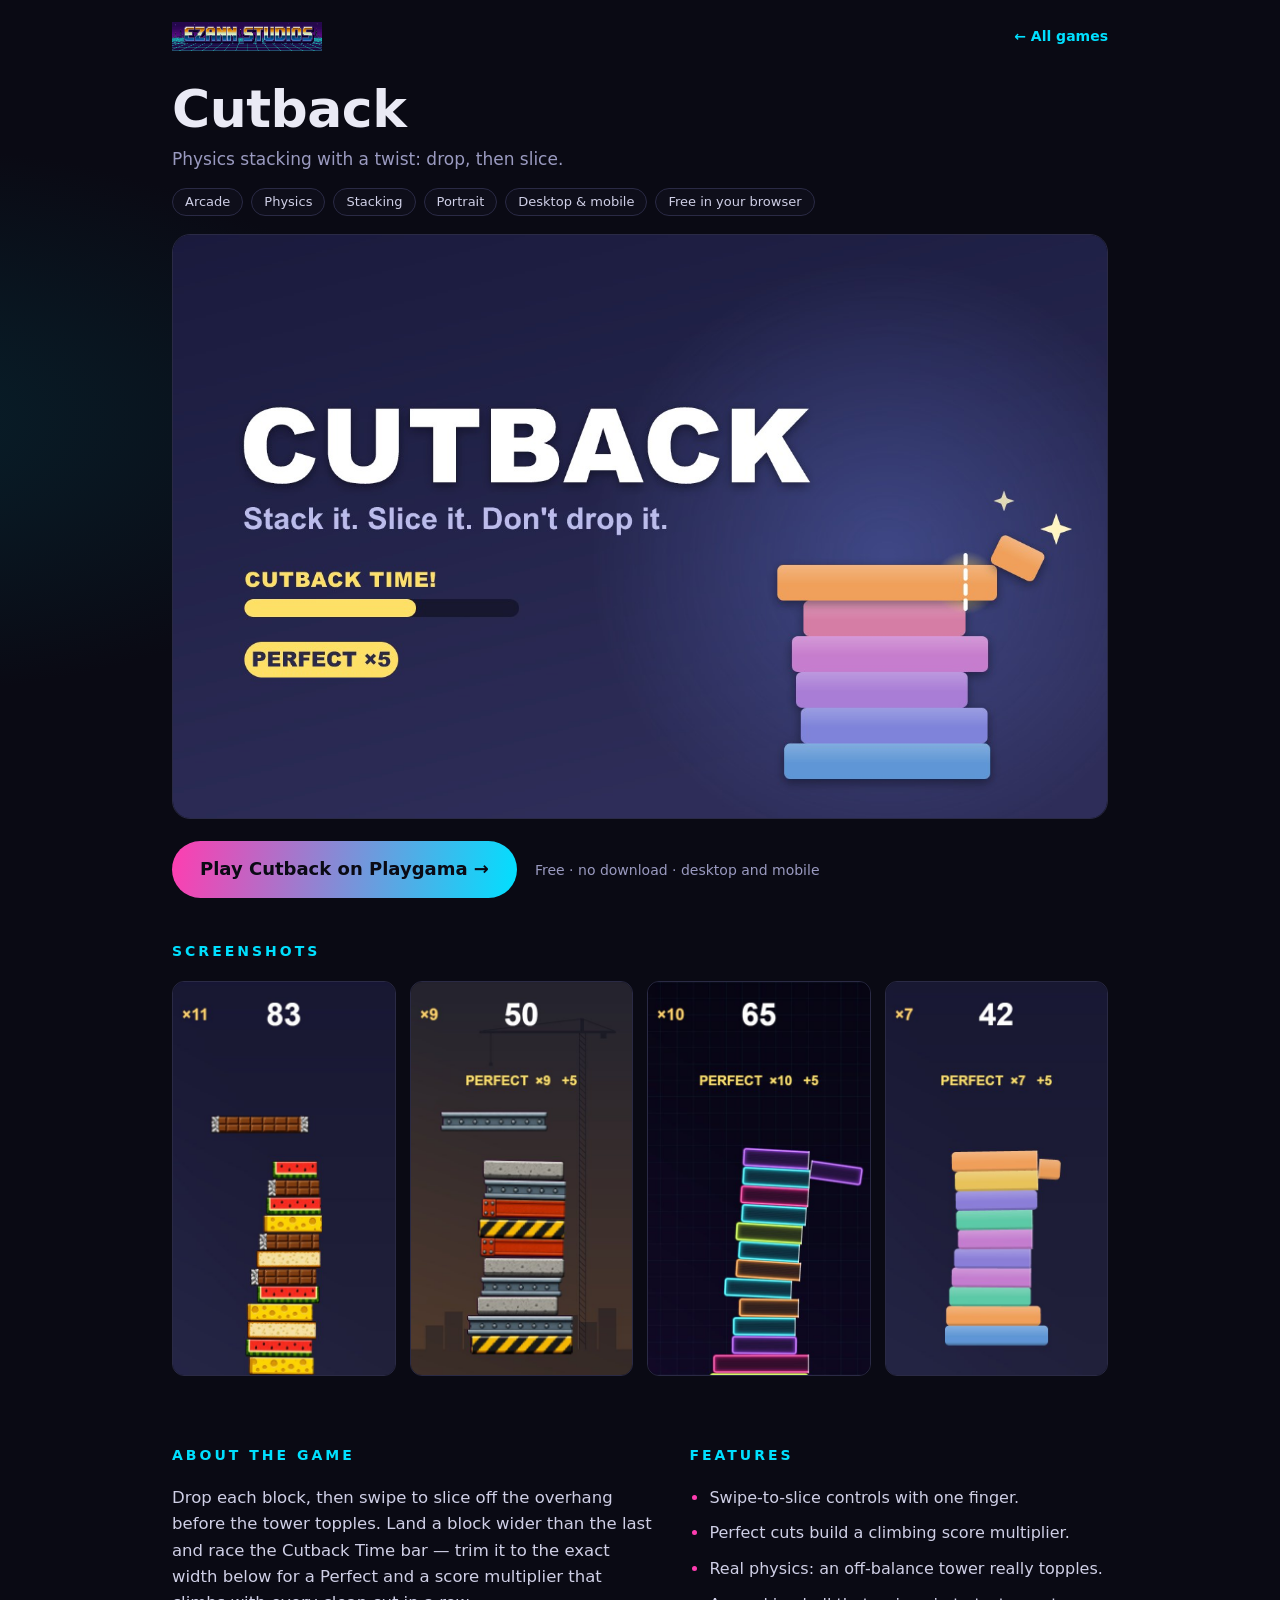
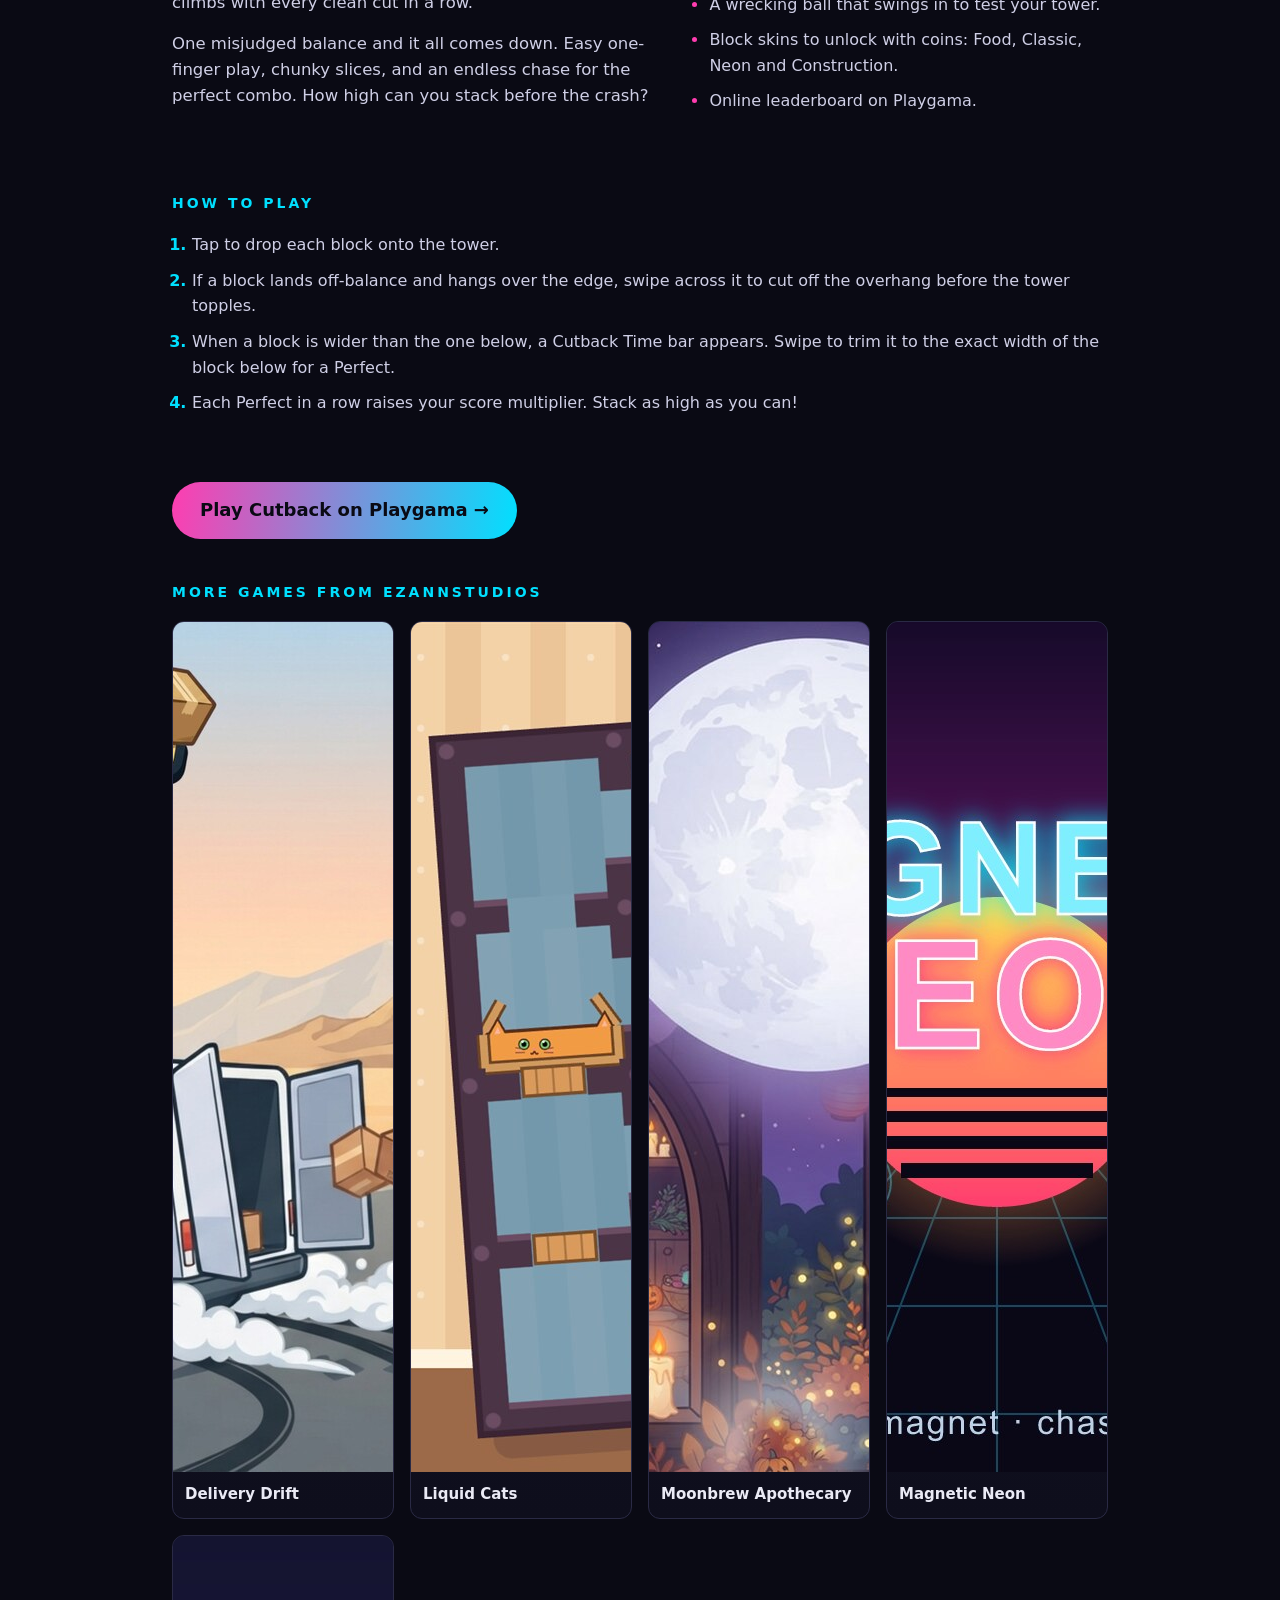
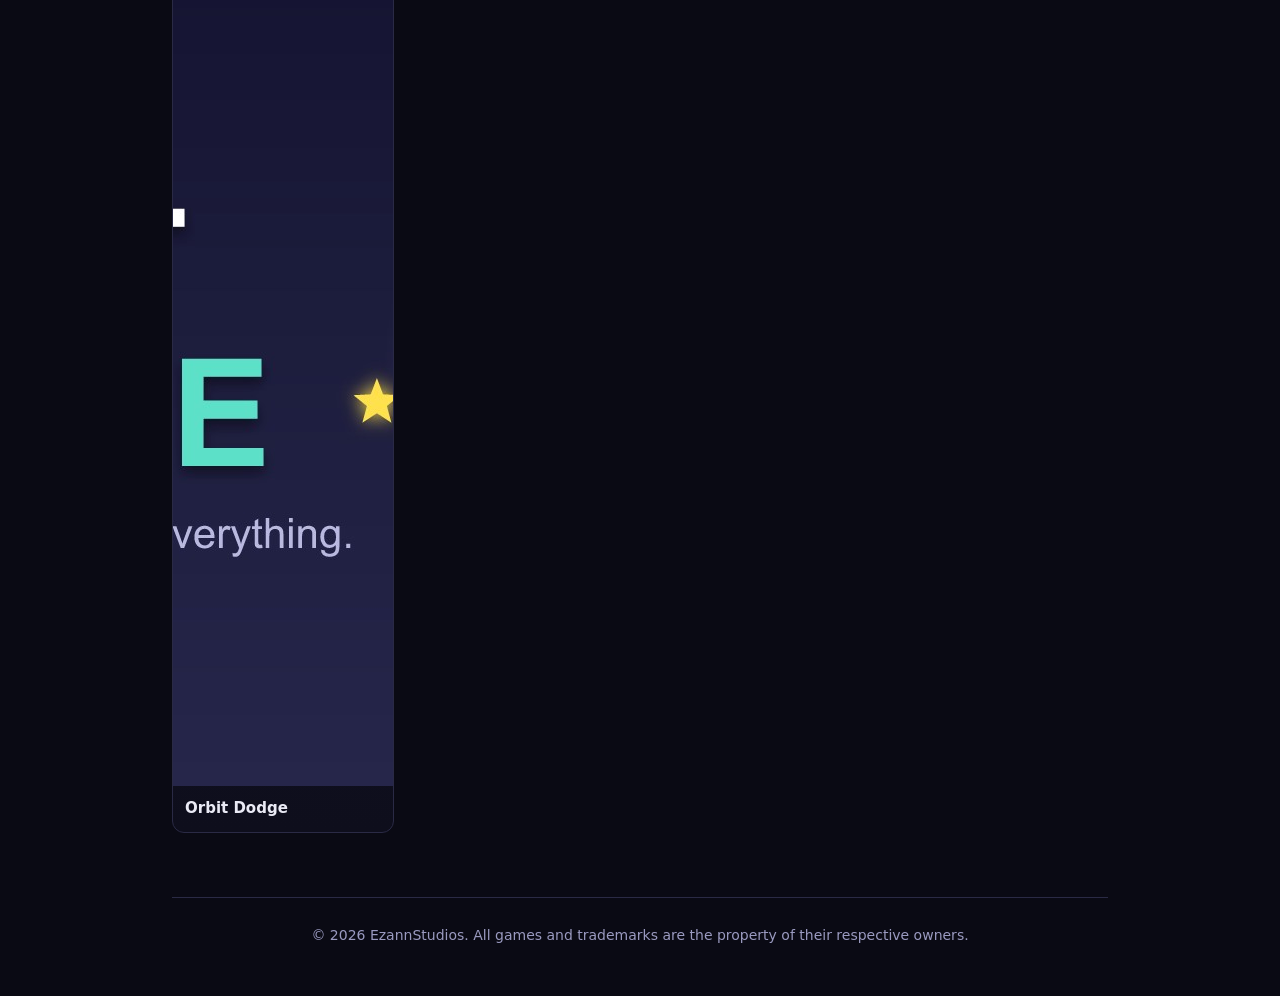
==== cutback/index.html @ f84aeff3 "Adding web pages for each game" ====
<!DOCTYPE html>
<html lang="en">
<head>
  <meta charset="UTF-8" />
  <meta name="viewport" content="width=device-width, initial-scale=1.0" />
  <title>Cutback — Free Physics Stacking Game</title>
  <meta name="description" content="Play Cutback free in your browser: a physics stacking game. Drop each block, swipe to slice off the overhang and chase perfect-cut combos." />
  <link rel="canonical" href="https://ezannstudios.github.io/web-games/cutback/" />
  <link rel="icon" href="data:image/svg+xml,%3Csvg xmlns='http://www.w3.org/2000/svg' viewBox='0 0 32 32'%3E%3Crect width='32' height='32' fill='%23000000'/%3E%3Ctext x='16' y='17' font-family='Arial,Helvetica,sans-serif' font-size='15' font-weight='bold' fill='%23ffffff' text-anchor='middle' dominant-baseline='central'%3EEZ%3C/text%3E%3C/svg%3E" />
  <meta property="og:type" content="website" />
  <meta property="og:site_name" content="EzannStudios" />
  <meta property="og:title" content="Cutback — Free Physics Stacking Game" />
  <meta property="og:description" content="Play Cutback free in your browser: a physics stacking game. Drop each block, swipe to slice off the overhang and chase perfect-cut combos." />
  <meta property="og:url" content="https://ezannstudios.github.io/web-games/cutback/" />
  <meta property="og:image" content="https://ezannstudios.github.io/web-games/assets/cutback.jpg" />
  <meta property="og:image:width" content="1360" />
  <meta property="og:image:height" content="850" />
  <meta property="og:image:alt" content="Cutback cover art" />
  <meta name="twitter:card" content="summary_large_image" />
  <meta name="twitter:title" content="Cutback — Free Physics Stacking Game" />
  <meta name="twitter:description" content="Play Cutback free in your browser: a physics stacking game. Drop each block, swipe to slice off the overhang and chase perfect-cut combos." />
  <meta name="twitter:image" content="https://ezannstudios.github.io/web-games/assets/cutback.jpg" />
  <link rel="stylesheet" href="../assets/site.css" />
  <script type="application/ld+json">{"@context": "https://schema.org", "@type": "VideoGame", "name": "Cutback", "url": "https://ezannstudios.github.io/web-games/cutback/", "description": "Play Cutback free in your browser: a physics stacking game. Drop each block, swipe to slice off the overhang and chase perfect-cut combos.", "image": "https://ezannstudios.github.io/web-games/assets/cutback.jpg", "genre": ["Arcade", "Physics", "Stacking"], "gamePlatform": ["Web browser", "Desktop", "Mobile"], "applicationCategory": "Game", "operatingSystem": "Any (web browser)", "playMode": "SinglePlayer", "isAccessibleForFree": true, "inLanguage": "en", "author": {"@type": "Organization", "name": "EzannStudios", "url": "https://ezannstudios.github.io/web-games/"}, "publisher": {"@type": "Organization", "name": "EzannStudios", "url": "https://ezannstudios.github.io/web-games/"}, "offers": {"@type": "Offer", "price": "0", "priceCurrency": "USD", "url": "https://playgama.com/game/cutback?clid=p_86062e56-72cf-4a58-b19b-1f9aac66ab14"}, "screenshot": ["https://ezannstudios.github.io/web-games/assets/shots/cutback-1.jpg", "https://ezannstudios.github.io/web-games/assets/shots/cutback-2.jpg", "https://ezannstudios.github.io/web-games/assets/shots/cutback-3.jpg", "https://ezannstudios.github.io/web-games/assets/shots/cutback-4.jpg"]}</script>
  <script type="application/ld+json">{"@context": "https://schema.org", "@type": "BreadcrumbList", "itemListElement": [{"@type": "ListItem", "position": 1, "name": "Games", "item": "https://ezannstudios.github.io/web-games/"}, {"@type": "ListItem", "position": 2, "name": "Cutback", "item": "https://ezannstudios.github.io/web-games/cutback/"}]}</script>
</head>
<body>
  <div class="wrap">
    <nav class="topbar" aria-label="Site">
      <a class="home-logo" href="../"><img src="../assets/logo.png" alt="EzannStudios home" width="900" height="240" /></a>
      <a class="back" href="../#games">← All games</a>
    </nav>

    <main>
      <header class="game-head">
        <h1>Cutback</h1>
        <p class="sub">Physics stacking with a twist: drop, then slice.</p>
        <ul class="chips"><li>Arcade</li><li>Physics</li><li>Stacking</li><li>Portrait</li><li>Desktop &amp; mobile</li><li>Free in your browser</li></ul>
      </header>

      <div class="hero"><img src="../assets/cutback.jpg" alt="Cutback cover art" width="1360" height="850" fetchpriority="high" /></div>

      <div class="cta">
        <a class="play big" href="https://playgama.com/game/cutback?clid=p_86062e56-72cf-4a58-b19b-1f9aac66ab14" target="_blank" rel="noopener">Play Cutback on Playgama →</a>
        <span class="note">Free · no download · desktop and mobile</span>
      </div>

      <section>
        <h2>Screenshots</h2>
        <div class="shots portrait">
          <a href="../assets/shots/cutback-1.jpg" target="_blank" rel="noopener"><img src="../assets/shots/cutback-1.jpg" alt="Cutback with the Food skin: a tower of bread, chocolate, melon and cheese blocks" width="450" height="800" loading="lazy" /></a>
          <a href="../assets/shots/cutback-2.jpg" target="_blank" rel="noopener"><img src="../assets/shots/cutback-2.jpg" alt="Cutback with the Construction skin: a Perfect cut on a steel and concrete tower" width="450" height="800" loading="lazy" /></a>
          <a href="../assets/shots/cutback-3.jpg" target="_blank" rel="noopener"><img src="../assets/shots/cutback-3.jpg" alt="Cutback with the Neon skin: a sliced-off piece falls from the tower" width="450" height="800" loading="lazy" /></a>
          <a href="../assets/shots/cutback-4.jpg" target="_blank" rel="noopener"><img src="../assets/shots/cutback-4.jpg" alt="Cutback with the Classic skin: a Perfect streak building the multiplier" width="450" height="800" loading="lazy" /></a>
        </div>
      </section>

      <div class="cols">
        <section class="prose">
          <h2>About the game</h2>
          <p>Drop each block, then swipe to slice off the overhang before the tower topples. Land a block wider than the last and race the Cutback Time bar — trim it to the exact width below for a Perfect and a score multiplier that climbs with every clean cut in a row.</p>
          <p>One misjudged balance and it all comes down. Easy one-finger play, chunky slices, and an endless chase for the perfect combo. How high can you stack before the crash?</p>
        </section>
        <section>
          <h2>Features</h2>
          <ul class="features">
            <li>Swipe-to-slice controls with one finger.</li>
            <li>Perfect cuts build a climbing score multiplier.</li>
            <li>Real physics: an off-balance tower really topples.</li>
            <li>A wrecking ball that swings in to test your tower.</li>
            <li>Block skins to unlock with coins: Food, Classic, Neon and Construction.</li>
            <li>Online leaderboard on Playgama.</li>
          </ul>
        </section>
      </div>

      <section>
        <h2>How to play</h2>
          <ol class="steps">
            <li>Tap to drop each block onto the tower.</li>
            <li>If a block lands off-balance and hangs over the edge, swipe across it to cut off the overhang before the tower topples.</li>
            <li>When a block is wider than the one below, a Cutback Time bar appears. Swipe to trim it to the exact width of the block below for a Perfect.</li>
            <li>Each Perfect in a row raises your score multiplier. Stack as high as you can!</li>
          </ol>
      </section>

      <div class="cta">
        <a class="play big" href="https://playgama.com/game/cutback?clid=p_86062e56-72cf-4a58-b19b-1f9aac66ab14" target="_blank" rel="noopener">Play Cutback on Playgama →</a>
      </div>

      <section>
        <h2>More games from EzannStudios</h2>
        <div class="more-games">
        <a class="mini" href="../delivery-drift/"><img src="../assets/delivery-drift.jpg" alt="Delivery Drift cover art" width="1360" height="850" loading="lazy" /><span>Delivery Drift</span></a>
        <a class="mini" href="../liquid-cats/"><img src="../assets/liquid-cats.jpg" alt="Liquid Cats cover art" width="1360" height="850" loading="lazy" /><span>Liquid Cats</span></a>
        <a class="mini" href="../moonbrew-apothecary/"><img src="../assets/moonbrew-apothecary.jpg" alt="Moonbrew Apothecary cover art" width="1360" height="850" loading="lazy" /><span>Moonbrew Apothecary</span></a>
        <a class="mini" href="../magnetic-neon/"><img src="../assets/magnetic-neon.jpg" alt="Magnetic Neon cover art" width="1360" height="850" loading="lazy" /><span>Magnetic Neon</span></a>
        <a class="mini" href="../orbit-dodge/"><img src="../assets/orbit-dodge.jpg" alt="Orbit Dodge cover art" width="1360" height="850" loading="lazy" /><span>Orbit Dodge</span></a>
        </div>
      </section>
    </main>

    <footer>
      &copy; <span id="year">2026</span> EzannStudios. All games and trademarks are the property of their respective owners.
    </footer>
  </div>

  <script>
    // Keep the footer year current (the only script on the page — no ads, no trackers).
    document.getElementById("year").textContent = new Date().getFullYear();
  </script>
</body>
</html>
---- assets/site.css ----
/* EzannStudios site: shared styles for the home page and every game page.
   Generated pages link this file; edit it directly. */
:root {
  --bg: #0a0a14;
  --line: #2a2a45;
  --text: #eaeaf5;
  --muted: #9a9ac0;
  --neon-a: #ff3db0;
  --neon-b: #00e0ff;
}
* { box-sizing: border-box; }
html { scroll-behavior: smooth; }
body {
  margin: 0;
  background:
    radial-gradient(1200px 600px at 80% -10%, #1b0f2e 0%, transparent 60%),
    radial-gradient(1000px 500px at -10% 10%, #08202b 0%, transparent 55%),
    var(--bg);
  color: var(--text);
  font-family: system-ui, -apple-system, "Segoe UI", Roboto, Helvetica, Arial, sans-serif;
  line-height: 1.6;
  -webkit-font-smoothing: antialiased;
}
.wrap { max-width: 980px; margin: 0 auto; padding: 0 22px; }
a { color: var(--neon-b); }

/* Home header */
header.home { padding: 70px 0 40px; text-align: center; }
header.home h1 { margin: 0; line-height: 0; }
.logo {
  display: block;
  margin: 0 auto;
  width: min(460px, 100%);
  height: auto;
  /* Fade all four edges into the page (horizontal + vertical gradients, intersected). */
  --logo-fade:
    linear-gradient(to right, transparent 0%, #000 16%, #000 84%, transparent 100%),
    linear-gradient(to bottom, transparent 0%, #000 16%, #000 84%, transparent 100%);
  -webkit-mask-image: var(--logo-fade);
  -webkit-mask-composite: source-in;
  mask-image: var(--logo-fade);
  mask-composite: intersect;
}
.tagline {
  margin: 12px auto 0;
  max-width: 620px;
  color: var(--muted);
  font-size: clamp(15px, 2.4vw, 18px);
}

/* Sections */
section { padding: 34px 0; }
h2 {
  font-size: 14px;
  letter-spacing: 3px;
  text-transform: uppercase;
  color: var(--neon-b);
  margin: 0 0 18px;
}
.about p { max-width: 720px; color: #cfcfe6; margin: 0; font-size: 17px; }

/* Games grid (home) */
.games {
  display: grid;
  grid-template-columns: repeat(auto-fit, minmax(min(380px, 100%), 1fr));
  gap: 20px;
}
.card {
  border: 1px solid var(--line);
  border-radius: 16px;
  overflow: hidden;
  background: linear-gradient(180deg, #16162a, #0e0e1c);
  display: flex;
  flex-direction: column;
  transition: transform .18s ease, border-color .18s ease, box-shadow .18s ease;
}
.card:hover {
  transform: translateY(-4px);
  border-color: #46466f;
  box-shadow: 0 14px 40px -18px var(--neon-a);
}
.thumb {
  display: block;
  width: 100%;
  aspect-ratio: 136 / 85; /* the 1360x850 cover art, uncropped */
  overflow: hidden;
  background: #0e0e1c;
  border-bottom: 1px solid var(--line);
}
.thumb img { width: 100%; height: 100%; object-fit: cover; display: block; }
.card-body { padding: 18px 18px 20px; flex: 1; display: flex; flex-direction: column; }
.card-body h3 { margin: 0 0 6px; font-size: 20px; }
.card-body h3 a { color: var(--text); text-decoration: none; }
.card-body h3 a:hover { color: var(--neon-b); }
.card-body p { margin: 0 0 18px; color: var(--muted); font-size: 15px; flex: 1; }
.actions { display: flex; flex-wrap: wrap; align-items: center; gap: 10px 16px; }
.more-link { font-size: 14px; font-weight: 600; text-decoration: none; }
.more-link:hover { text-decoration: underline; }
.play {
  display: inline-block;
  text-decoration: none;
  font-weight: 700;
  font-size: 14px;
  color: #0a0a14;
  background: linear-gradient(100deg, var(--neon-a), var(--neon-b));
  padding: 10px 18px;
  border-radius: 999px;
  transition: filter .15s ease;
}
.play:hover { filter: brightness(1.12); }
.play.big { font-size: 18px; padding: 14px 28px; }

/* Game page */
.topbar { display: flex; align-items: center; justify-content: space-between; gap: 16px; padding: 22px 0 6px; }
.topbar .home-logo img { display: block; width: 150px; height: auto; }
.topbar .back { font-size: 14px; font-weight: 600; text-decoration: none; }
.topbar .back:hover { text-decoration: underline; }
.game-head { padding: 24px 0 18px; }
.game-head h1 { margin: 0; font-size: clamp(32px, 6vw, 52px); line-height: 1.1; letter-spacing: -0.5px; }
.game-head .sub { margin: 8px 0 0; color: var(--muted); font-size: 17px; }
.chips { display: flex; flex-wrap: wrap; gap: 8px; margin: 14px 0 0; padding: 0; list-style: none; }
.chips li {
  font-size: 13px;
  color: #cfcfe6;
  border: 1px solid var(--line);
  background: #12122080;
  border-radius: 999px;
  padding: 3px 12px;
}
.hero {
  border: 1px solid var(--line);
  border-radius: 18px;
  overflow: hidden;
  aspect-ratio: 136 / 85;
  background: #0e0e1c;
}
.hero img { width: 100%; height: 100%; object-fit: cover; display: block; }
.cta { display: flex; flex-wrap: wrap; align-items: center; gap: 12px 18px; padding: 22px 0 8px; }
.cta .note { color: var(--muted); font-size: 14px; }
.cols { display: grid; grid-template-columns: 1.15fr 1fr; gap: 36px; }
@media (max-width: 760px) { .cols { grid-template-columns: 1fr; gap: 0; } }
.prose p { margin: 0 0 14px; color: #cfcfe6; font-size: 16.5px; }
.steps, .features { margin: 0; padding-left: 20px; color: #cfcfe6; }
.steps li, .features li { margin: 0 0 10px; }
.steps li::marker { color: var(--neon-b); font-weight: 700; }
.features li::marker { color: var(--neon-a); }
.keys { color: var(--muted); font-size: 15px; margin: 6px 0 0; }
.story {
  border-left: 3px solid var(--neon-a);
  padding: 4px 0 4px 18px;
  color: #cfcfe6;
  font-style: italic;
  max-width: 760px;
  margin: 0;
}
.shots { display: grid; gap: 14px; }
.shots.portrait { grid-template-columns: repeat(4, 1fr); }
.shots.landscape { grid-template-columns: repeat(2, 1fr); }
@media (max-width: 760px) {
  .shots.portrait { grid-template-columns: repeat(2, 1fr); }
  .shots.landscape { grid-template-columns: 1fr; }
}
.shots a {
  display: block;
  border: 1px solid var(--line);
  border-radius: 12px;
  overflow: hidden;
  background: #0e0e1c;
  transition: transform .18s ease, border-color .18s ease;
}
.shots a:hover { transform: translateY(-3px); border-color: #46466f; }
.shots img { display: block; width: 100%; height: auto; }
.more-games {
  display: grid;
  grid-template-columns: repeat(auto-fill, minmax(min(200px, 100%), 1fr));
  gap: 16px;
}
.mini {
  display: block;
  border: 1px solid var(--line);
  border-radius: 12px;
  overflow: hidden;
  text-decoration: none;
  color: var(--text);
  background: linear-gradient(180deg, #16162a, #0e0e1c);
  transition: transform .18s ease, border-color .18s ease;
}
.mini:hover { transform: translateY(-3px); border-color: #46466f; }
.mini img { display: block; width: 100%; aspect-ratio: 136 / 85; object-fit: cover; }
.mini span { display: block; padding: 10px 12px 12px; font-weight: 600; font-size: 15px; }

footer {
  border-top: 1px solid var(--line);
  margin-top: 30px;
  padding: 26px 0 50px;
  color: var(--muted);
  font-size: 14px;
  text-align: center;
}
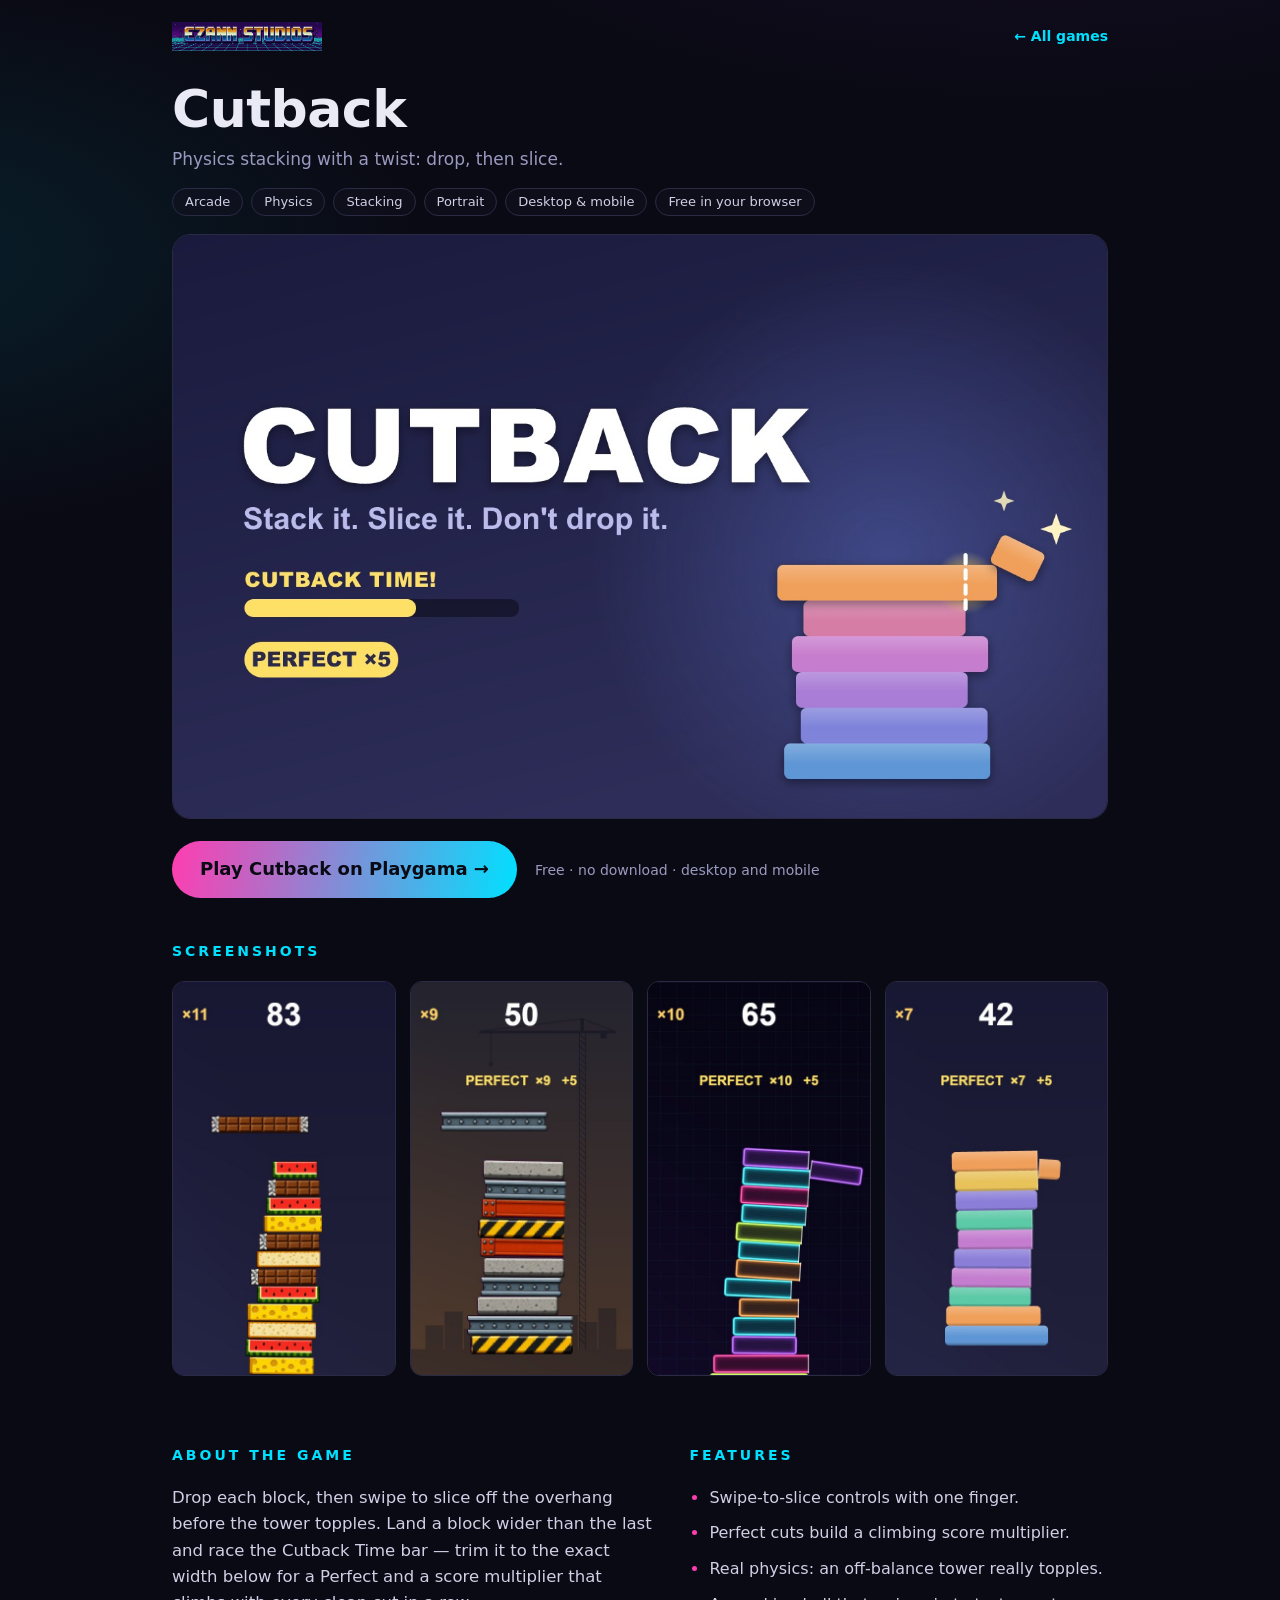
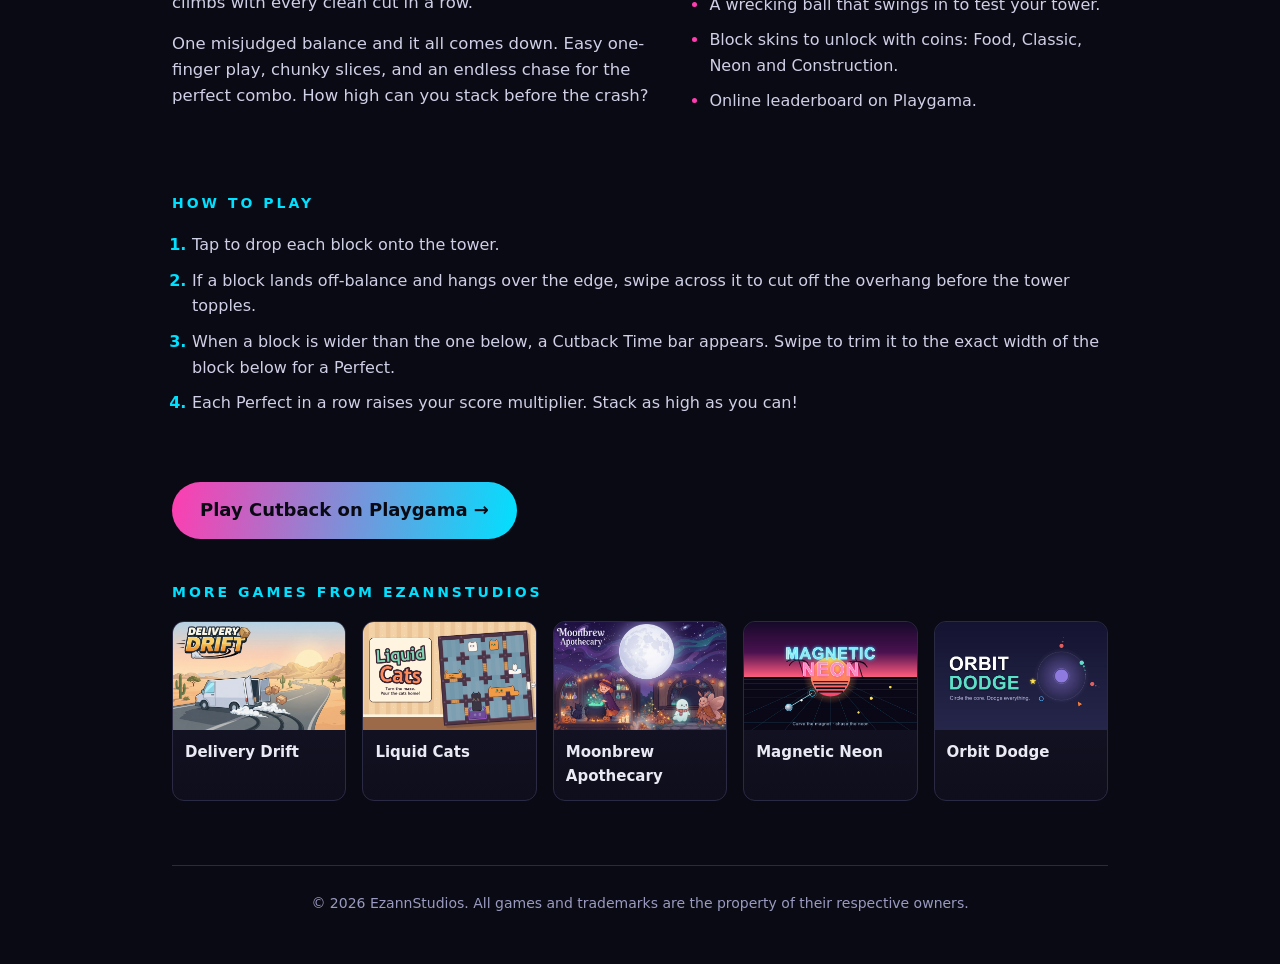
==== commit 6011c32b: "Restore guide card and share image, fix More games covers" ====
--- a/cutback/index.html
+++ b/cutback/index.html
@@ -21,7 +21,7 @@
   <meta name="twitter:description" content="Play Cutback free in your browser: a physics stacking game. Drop each block, swipe to slice off the overhang and chase perfect-cut combos." />
   <meta name="twitter:image" content="https://ezannstudios.github.io/web-games/assets/cutback.jpg" />
   <link rel="stylesheet" href="../assets/site.css" />
-  <script type="application/ld+json">{"@context": "https://schema.org", "@type": "VideoGame", "name": "Cutback", "url": "https://ezannstudios.github.io/web-games/cutback/", "description": "Play Cutback free in your browser: a physics stacking game. Drop each block, swipe to slice off the overhang and chase perfect-cut combos.", "image": "https://ezannstudios.github.io/web-games/assets/cutback.jpg", "genre": ["Arcade", "Physics", "Stacking"], "gamePlatform": ["Web browser", "Desktop", "Mobile"], "applicationCategory": "Game", "operatingSystem": "Any (web browser)", "playMode": "SinglePlayer", "isAccessibleForFree": true, "inLanguage": "en", "author": {"@type": "Organization", "name": "EzannStudios", "url": "https://ezannstudios.github.io/web-games/"}, "publisher": {"@type": "Organization", "name": "EzannStudios", "url": "https://ezannstudios.github.io/web-games/"}, "offers": {"@type": "Offer", "price": "0", "priceCurrency": "USD", "url": "https://playgama.com/game/cutback?clid=p_86062e56-72cf-4a58-b19b-1f9aac66ab14"}, "screenshot": ["https://ezannstudios.github.io/web-games/assets/shots/cutback-1.jpg", "https://ezannstudios.github.io/web-games/assets/shots/cutback-2.jpg", "https://ezannstudios.github.io/web-games/assets/shots/cutback-3.jpg", "https://ezannstudios.github.io/web-games/assets/shots/cutback-4.jpg"]}</script>
+  <script type="application/ld+json">{"@context": "https://schema.org", "@type": "VideoGame", "name": "Cutback", "url": "https://ezannstudios.github.io/web-games/cutback/", "description": "Play Cutback free in your browser: a physics stacking game. Drop each block, swipe to slice off the overhang and chase perfect-cut combos.", "image": "https://ezannstudios.github.io/web-games/assets/cutback.jpg", "genre": ["Arcade", "Physics", "Stacking"], "gamePlatform": ["Web browser", "Desktop", "Mobile"], "applicationCategory": "Game", "operatingSystem": "Any (web browser)", "playMode": "SinglePlayer", "isAccessibleForFree": true, "inLanguage": "en", "author": {"@type": "Organization", "name": "EzannStudios", "url": "https://ezannstudios.github.io/web-games/", "logo": "https://ezannstudios.github.io/web-games/assets/logo.png"}, "publisher": {"@type": "Organization", "name": "EzannStudios", "url": "https://ezannstudios.github.io/web-games/", "logo": "https://ezannstudios.github.io/web-games/assets/logo.png"}, "offers": {"@type": "Offer", "price": "0", "priceCurrency": "USD", "url": "https://playgama.com/game/cutback?clid=p_86062e56-72cf-4a58-b19b-1f9aac66ab14"}, "screenshot": ["https://ezannstudios.github.io/web-games/assets/shots/cutback-1.jpg", "https://ezannstudios.github.io/web-games/assets/shots/cutback-2.jpg", "https://ezannstudios.github.io/web-games/assets/shots/cutback-3.jpg", "https://ezannstudios.github.io/web-games/assets/shots/cutback-4.jpg"]}</script>
   <script type="application/ld+json">{"@context": "https://schema.org", "@type": "BreadcrumbList", "itemListElement": [{"@type": "ListItem", "position": 1, "name": "Games", "item": "https://ezannstudios.github.io/web-games/"}, {"@type": "ListItem", "position": 2, "name": "Cutback", "item": "https://ezannstudios.github.io/web-games/cutback/"}]}</script>
 </head>
 <body>
--- a/assets/site.css
+++ b/assets/site.css
@@ -110,6 +110,21 @@
 .play:hover { filter: brightness(1.12); }
 .play.big { font-size: 18px; padding: 14px 28px; }
 
+/* Guide (home, after the games): one wide card, image left, text right; stacks on phones */
+.guide-card { display: grid; grid-template-columns: 1fr 1fr; }
+.guide-card .thumb { aspect-ratio: 4 / 3; height: 100%; border-bottom: 0; border-right: 1px solid var(--line); }
+.guide-card .card-body { padding: 24px 24px 26px; justify-content: center; }
+.guide-card .card-body h3 { font-size: 22px; line-height: 1.3; margin-bottom: 10px; }
+.guide-card .card-body p { flex: 0 0 auto; }
+.guide-card .price { color: var(--text); font-weight: 700; margin: 0 0 14px; font-size: 15px; }
+.guide-card .free-link { margin: 14px 0 0; font-size: 14px; }
+.guide-card .free-link a { text-decoration: none; font-weight: 600; }
+.guide-card .free-link a:hover { text-decoration: underline; }
+@media (max-width: 700px) {
+  .guide-card { grid-template-columns: 1fr; }
+  .guide-card .thumb { height: auto; border-right: 0; border-bottom: 1px solid var(--line); }
+}
+
 /* Game page */
 .topbar { display: flex; align-items: center; justify-content: space-between; gap: 16px; padding: 22px 0 6px; }
 .topbar .home-logo img { display: block; width: 150px; height: auto; }
@@ -172,7 +187,8 @@
 .shots img { display: block; width: 100%; height: auto; }
 .more-games {
   display: grid;
-  grid-template-columns: repeat(auto-fill, minmax(min(200px, 100%), 1fr));
+  /* auto-fit + 140 px min: the five other games fill one row on desktop, 2 per row on phones */
+  grid-template-columns: repeat(auto-fit, minmax(min(140px, 100%), 1fr));
   gap: 16px;
 }
 .mini {
@@ -186,7 +202,9 @@
   transition: transform .18s ease, border-color .18s ease;
 }
 .mini:hover { transform: translateY(-3px); border-color: #46466f; }
-.mini img { display: block; width: 100%; aspect-ratio: 136 / 85; object-fit: cover; }
+/* height:auto matters: the img's height="850" attribute would otherwise beat aspect-ratio
+   and stretch each cover into a tall, badly cropped strip */
+.mini img { display: block; width: 100%; height: auto; aspect-ratio: 136 / 85; object-fit: cover; }
 .mini span { display: block; padding: 10px 12px 12px; font-weight: 600; font-size: 15px; }
 
 footer {
